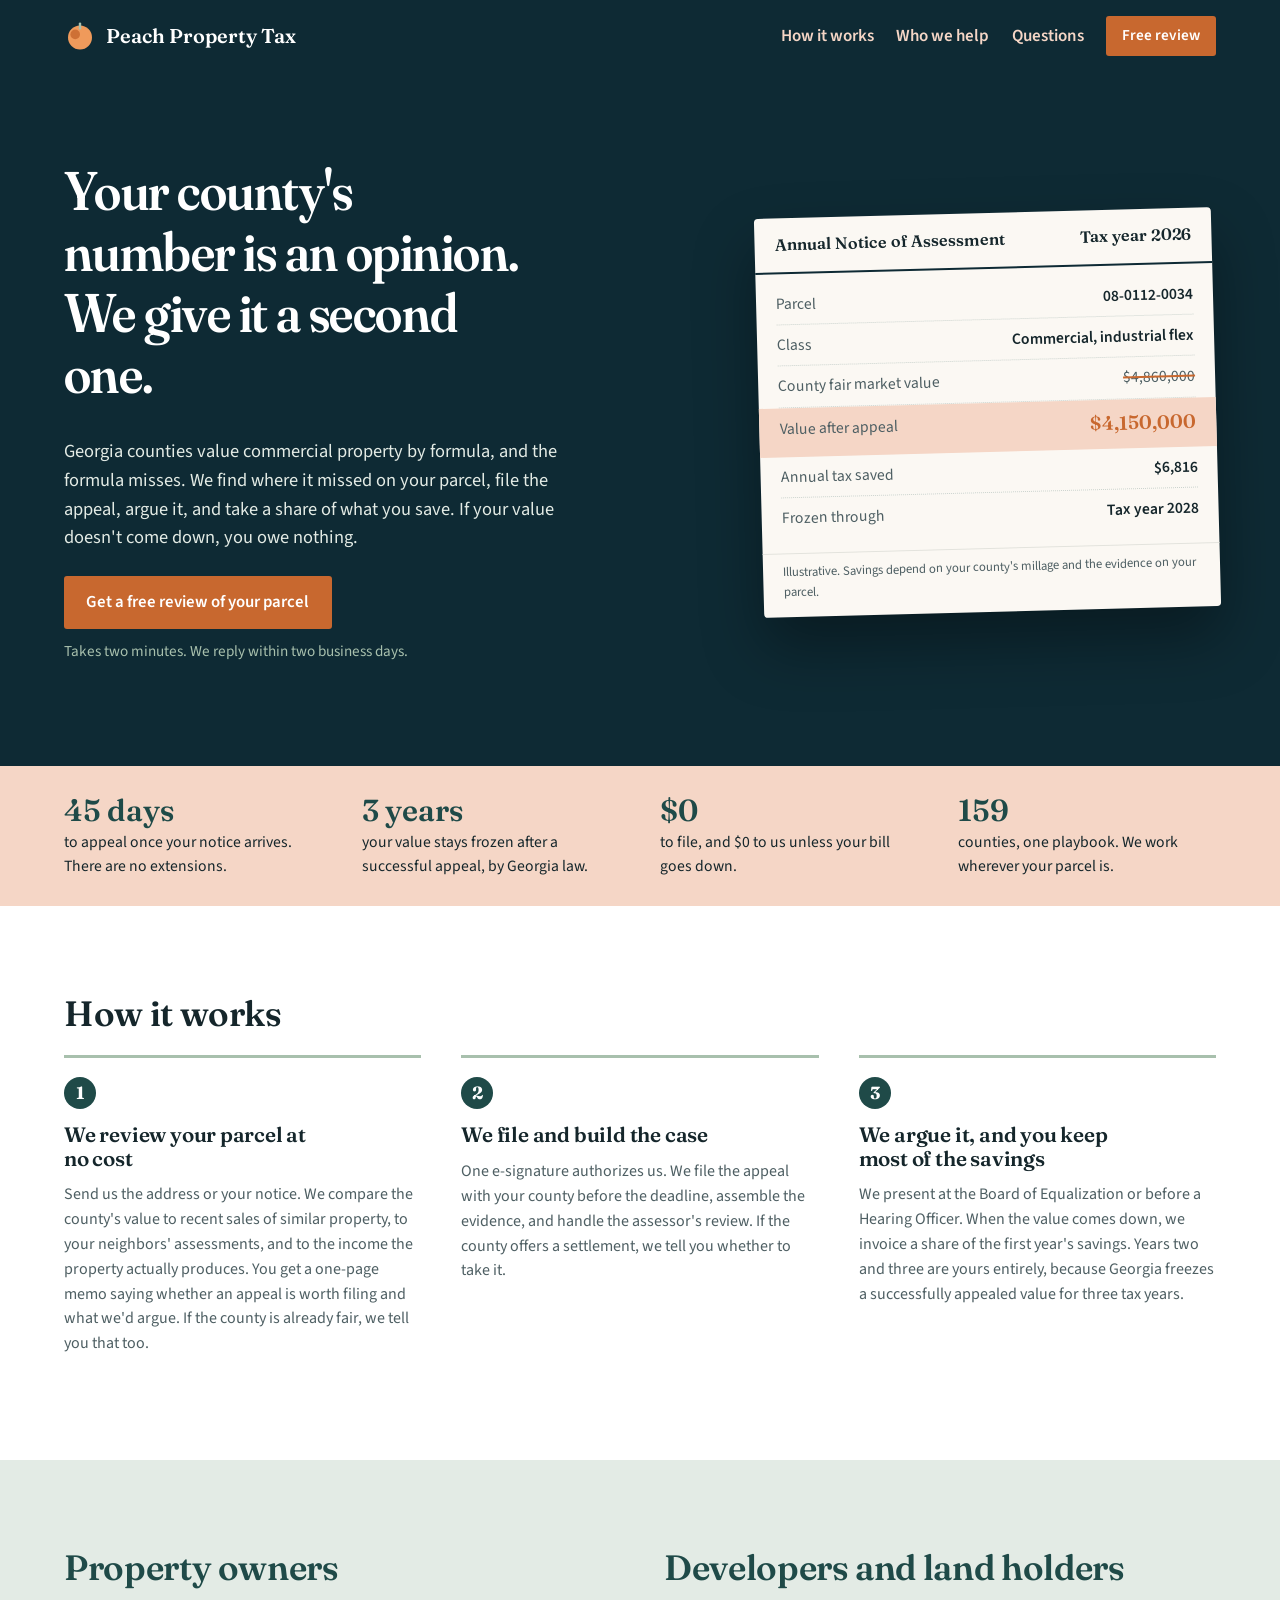
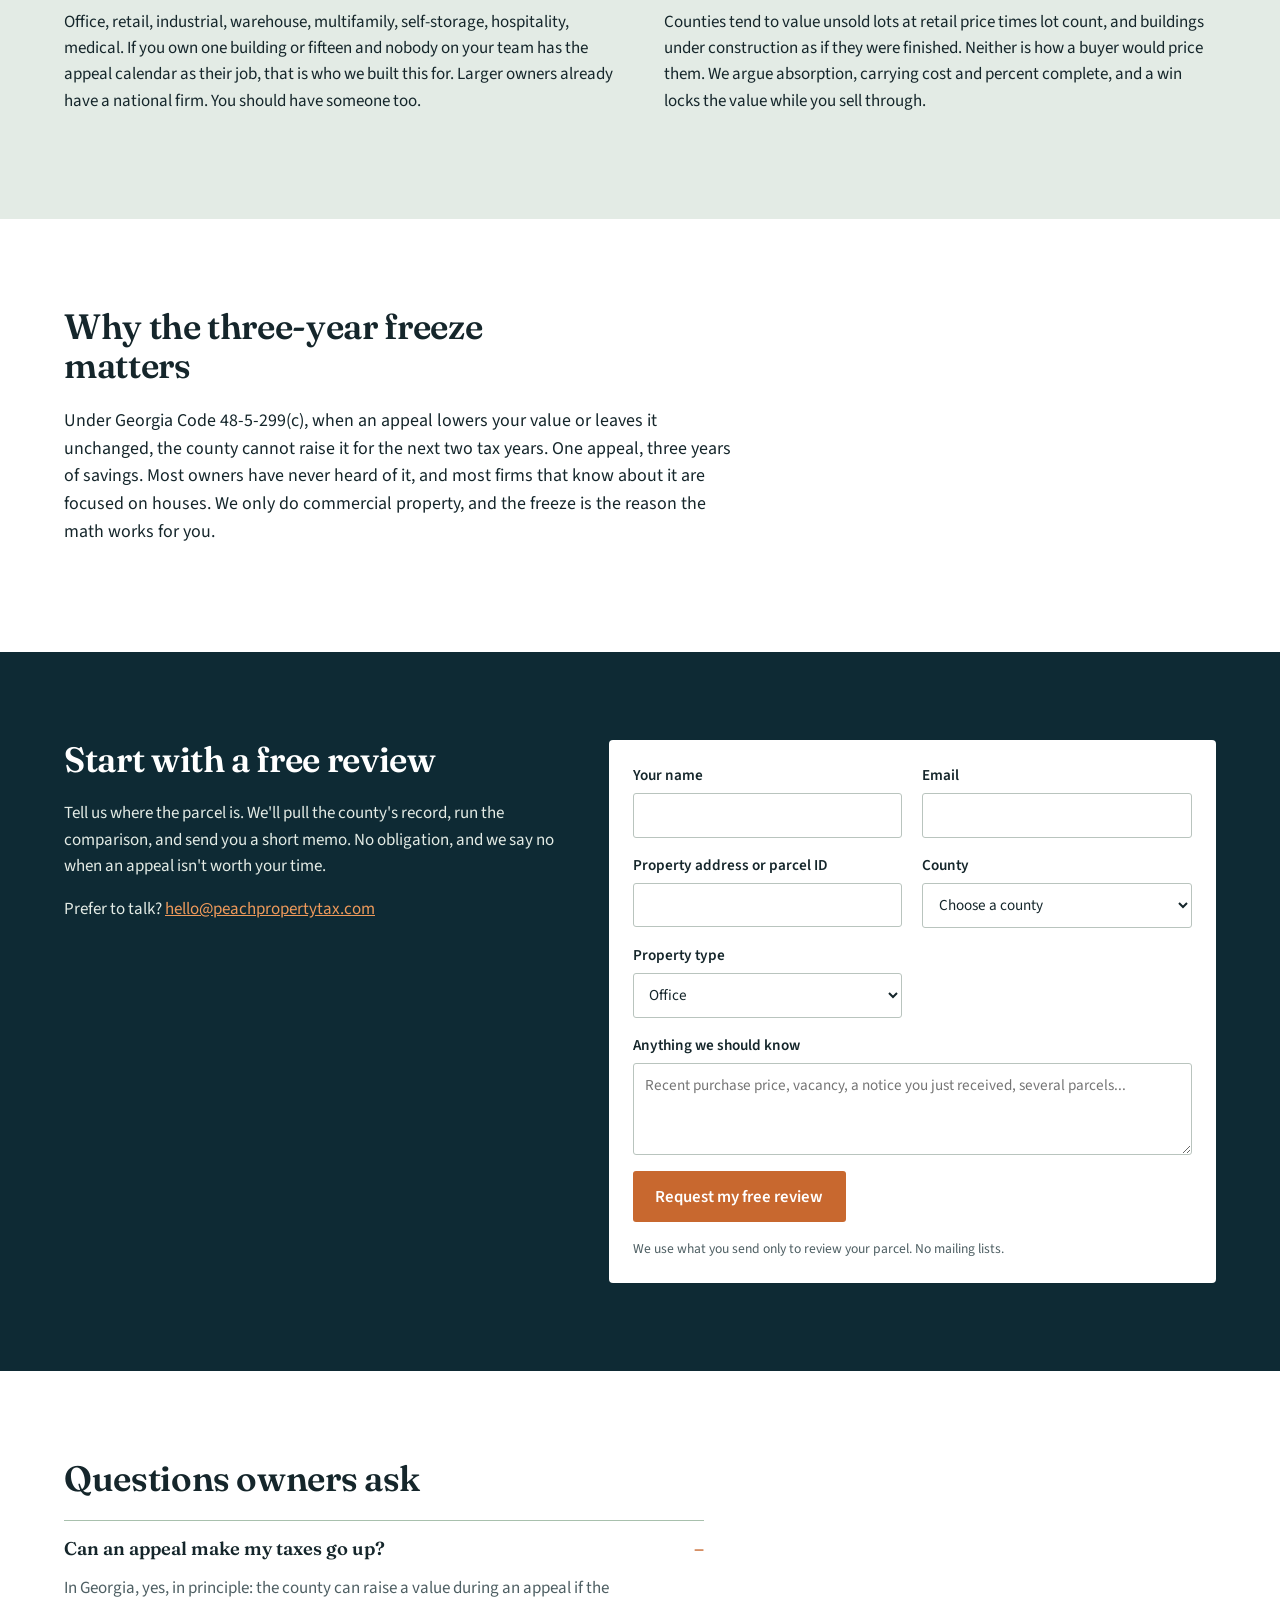
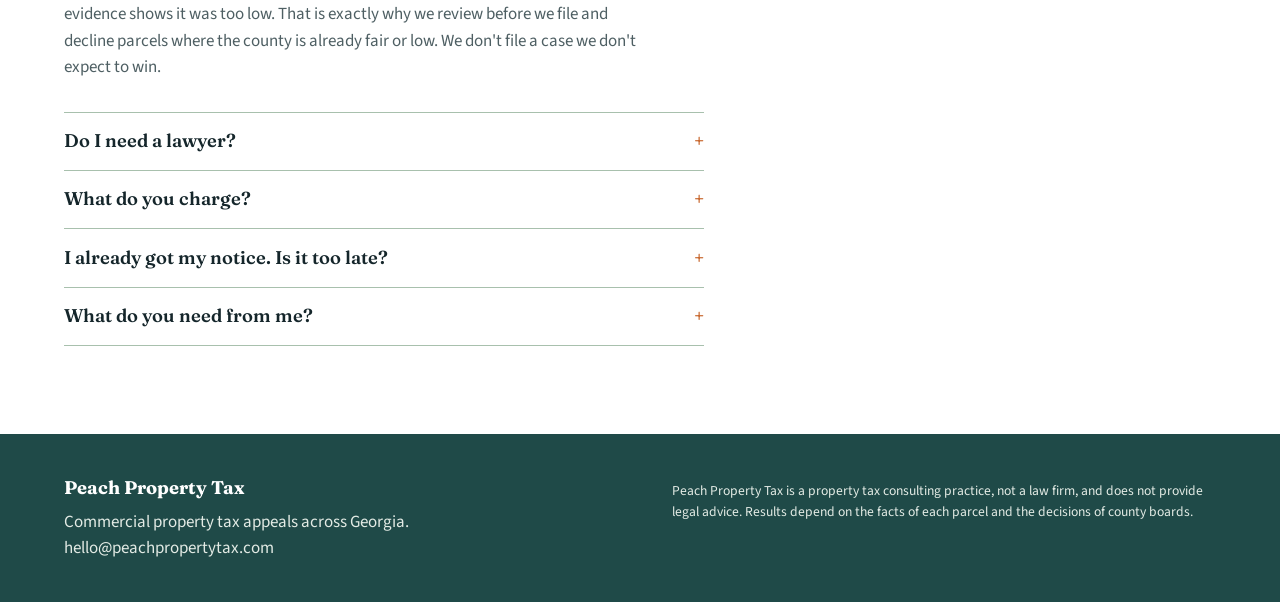
==== index.html @ d2b4d9e5 "Add Peach Property Tax landing page Static site for peachpropertytax.com, served by GitHub Pages fro" ====
<!doctype html>
<html lang="en">
<head>
<meta charset="utf-8">
<meta name="viewport" content="width=device-width, initial-scale=1">
<title>Peach Property Tax | Commercial property tax appeals in Georgia</title>
<meta name="description" content="We appeal over-assessed commercial property across all 159 Georgia counties. Free review, no fee unless your taxes go down, and a win freezes your value for three years.">
<link rel="canonical" href="https://peachpropertytax.com/">
<meta property="og:title" content="Peach Property Tax">
<meta property="og:description" content="Commercial property tax appeals in Georgia. No savings, no fee.">
<meta property="og:url" content="https://peachpropertytax.com/">
<link rel="icon" href="favicon.svg" type="image/svg+xml">
<link rel="preconnect" href="https://fonts.googleapis.com">
<link rel="preconnect" href="https://fonts.gstatic.com" crossorigin>
<link href="https://fonts.googleapis.com/css2?family=Fraunces:opsz,wght,SOFT@9..144,400;9..144,600;9..144,700,50&family=Source+Sans+3:wght@400;600&display=swap" rel="stylesheet">
<link rel="stylesheet" href="styles.css">
</head>
<body>

<header class="top">
  <a class="brand" href="/">
    <svg class="mark" viewBox="0 0 40 40" aria-hidden="true"><circle cx="20" cy="22" r="15" fill="#EF9A5B"/><circle cx="14" cy="18" r="6" fill="#C8682F" opacity=".85"/><rect x="18.5" y="3" width="3" height="9" rx="1.5" fill="#A8C0AD"/></svg>
    <span>Peach Property Tax</span>
  </a>
  <nav>
    <a href="#how">How it works</a>
    <a href="#who">Who we help</a>
    <a href="#faq">Questions</a>
    <a class="btn btn-small" href="#review">Free review</a>
  </nav>
</header>

<main>

<section class="hero">
  <div class="hero-copy">
    <h1>Your county's number is an opinion. We give it a second one.</h1>
    <p class="hero-sub">Georgia counties value commercial property by formula, and the formula misses. We find where it missed on your parcel, file the appeal, argue it, and take a share of what you save. If your value doesn't come down, you owe nothing.</p>
    <div class="hero-actions">
      <a class="btn" href="#review">Get a free review of your parcel</a>
      <span class="hero-note">Takes two minutes. We reply within two business days.</span>
    </div>
  </div>

  <figure class="notice" aria-label="Example: a Georgia assessment notice before and after appeal">
    <div class="notice-head">
      <span>Annual Notice of Assessment</span>
      <span>Tax year 2026</span>
    </div>
    <dl class="notice-body">
      <div><dt>Parcel</dt><dd>08-0112-0034</dd></div>
      <div><dt>Class</dt><dd>Commercial, industrial flex</dd></div>
      <div><dt>County fair market value</dt><dd class="struck">$4,860,000</dd></div>
      <div class="after"><dt>Value after appeal</dt><dd>$4,150,000</dd></div>
      <div><dt>Annual tax saved</dt><dd>$6,816</dd></div>
      <div><dt>Frozen through</dt><dd>Tax year 2028</dd></div>
    </dl>
    <figcaption>Illustrative. Savings depend on your county's millage and the evidence on your parcel.</figcaption>
  </figure>
</section>

<section class="band">
  <ul class="facts">
    <li><strong>45 days</strong><span>to appeal once your notice arrives. There are no extensions.</span></li>
    <li><strong>3 years</strong><span>your value stays frozen after a successful appeal, by Georgia law.</span></li>
    <li><strong>$0</strong><span>to file, and $0 to us unless your bill goes down.</span></li>
    <li><strong>159</strong><span>counties, one playbook. We work wherever your parcel is.</span></li>
  </ul>
</section>

<section id="how" class="how">
  <h2>How it works</h2>
  <ol class="steps">
    <li>
      <h3>We review your parcel at no cost</h3>
      <p>Send us the address or your notice. We compare the county's value to recent sales of similar property, to your neighbors' assessments, and to the income the property actually produces. You get a one-page memo saying whether an appeal is worth filing and what we'd argue. If the county is already fair, we tell you that too.</p>
    </li>
    <li>
      <h3>We file and build the case</h3>
      <p>One e-signature authorizes us. We file the appeal with your county before the deadline, assemble the evidence, and handle the assessor's review. If the county offers a settlement, we tell you whether to take it.</p>
    </li>
    <li>
      <h3>We argue it, and you keep most of the savings</h3>
      <p>We present at the Board of Equalization or before a Hearing Officer. When the value comes down, we invoice a share of the first year's savings. Years two and three are yours entirely, because Georgia freezes a successfully appealed value for three tax years.</p>
    </li>
  </ol>
</section>

<section id="who" class="who">
  <div class="who-col">
    <h2>Property owners</h2>
    <p>Office, retail, industrial, warehouse, multifamily, self-storage, hospitality, medical. If you own one building or fifteen and nobody on your team has the appeal calendar as their job, that is who we built this for. Larger owners already have a national firm. You should have someone too.</p>
  </div>
  <div class="who-col">
    <h2>Developers and land holders</h2>
    <p>Counties tend to value unsold lots at retail price times lot count, and buildings under construction as if they were finished. Neither is how a buyer would price them. We argue absorption, carrying cost and percent complete, and a win locks the value while you sell through.</p>
  </div>
</section>

<section class="freeze">
  <h2>Why the three-year freeze matters</h2>
  <p>Under Georgia Code 48-5-299(c), when an appeal lowers your value or leaves it unchanged, the county cannot raise it for the next two tax years. One appeal, three years of savings. Most owners have never heard of it, and most firms that know about it are focused on houses. We only do commercial property, and the freeze is the reason the math works for you.</p>
</section>

<section id="review" class="review">
  <div class="review-copy">
    <h2>Start with a free review</h2>
    <p>Tell us where the parcel is. We'll pull the county's record, run the comparison, and send you a short memo. No obligation, and we say no when an appeal isn't worth your time.</p>
    <p class="contact">Prefer to talk? <a href="mailto:hello@peachpropertytax.com">hello@peachpropertytax.com</a></p>
  </div>
  <form class="review-form" action="https://formspree.io/f/YOUR_FORM_ID" method="POST">
    <label>Your name <input name="name" type="text" autocomplete="name" required></label>
    <label>Email <input name="email" type="email" autocomplete="email" required></label>
    <label>Property address or parcel ID <input name="parcel" type="text" required></label>
    <label>County
      <select name="county" required>
        <option value="" disabled selected>Choose a county</option>
        <option>Barrow</option><option>Bartow</option><option>Bibb</option><option>Chatham</option><option>Cherokee</option><option>Clarke</option><option>Clayton</option><option>Cobb</option><option>Columbia</option><option>Coweta</option><option>DeKalb</option><option>Douglas</option><option>Fayette</option><option>Forsyth</option><option>Fulton</option><option>Gwinnett</option><option>Hall</option><option>Henry</option><option>Houston</option><option>Jackson</option><option>Lowndes</option><option>Muscogee</option><option>Newton</option><option>Paulding</option><option>Richmond</option><option>Rockdale</option><option>Walton</option><option>Another Georgia county</option>
      </select>
    </label>
    <label>Property type
      <select name="type">
        <option>Office</option><option>Retail</option><option>Industrial or warehouse</option><option>Multifamily</option><option>Self-storage</option><option>Hospitality</option><option>Medical</option><option>Land or lots</option><option>Under construction</option><option>Other</option>
      </select>
    </label>
    <label class="full">Anything we should know <textarea name="notes" rows="3" placeholder="Recent purchase price, vacancy, a notice you just received, several parcels..."></textarea></label>
    <button class="btn" type="submit">Request my free review</button>
    <p class="fine">We use what you send only to review your parcel. No mailing lists.</p>
  </form>
</section>

<section id="faq" class="faq">
  <h2>Questions owners ask</h2>
  <details open>
    <summary>Can an appeal make my taxes go up?</summary>
    <p>In Georgia, yes, in principle: the county can raise a value during an appeal if the evidence shows it was too low. That is exactly why we review before we file and decline parcels where the county is already fair or low. We don't file a case we don't expect to win.</p>
  </details>
  <details>
    <summary>Do I need a lawyer?</summary>
    <p>Not for the appeal. Georgia lets a non-attorney represent you before the Board of Tax Assessors, the Board of Equalization and a Hearing Officer, which is where almost every commercial appeal is resolved. If a case is worth taking to Superior Court, we refer it to counsel we work with.</p>
  </details>
  <details>
    <summary>What do you charge?</summary>
    <p>A percentage of the tax you save in the first year after the appeal, invoiced when your reduced bill is confirmed. Nothing up front, and nothing if the value doesn't come down. The percentage is set in your engagement letter before we file.</p>
  </details>
  <details>
    <summary>I already got my notice. Is it too late?</summary>
    <p>You have 45 days from the date printed on the notice. Send it to us today and we will tell you the deadline and whether there is enough time. If the window has closed, we put your parcel on our list for next year's notice.</p>
  </details>
  <details>
    <summary>What do you need from me?</summary>
    <p>For the review, just the address. If you engage us, one e-signature, and for income-producing property a rent roll and the last twelve months of operating statements help us build the strongest case. We handle the rest.</p>
  </details>
</section>

</main>

<footer class="foot">
  <div>
    <strong>Peach Property Tax</strong>
    <p>Commercial property tax appeals across Georgia.<br>hello@peachpropertytax.com</p>
  </div>
  <p class="foot-legal">Peach Property Tax is a property tax consulting practice, not a law firm, and does not provide legal advice. Results depend on the facts of each parcel and the decisions of county boards.</p>
</footer>

</body>
</html>
---- styles.css ----
:root {
  --navy: #0E2A34;
  --teal: #1F4A48;
  --sage: #A8C0AD;
  --sage-light: #E3EBE5;
  --blush: #F5D6C6;
  --peach: #EF9A5B;
  --orange: #C8682F;
  --paper: #FFFFFF;
  --ink: #15262B;
  --ink-soft: #4E5F63;
  --display: "Fraunces", Georgia, serif;
  --text: "Source Sans 3", "Helvetica Neue", Arial, sans-serif;
  --measure: 36rem;
  --gutter: clamp(1.25rem, 5vw, 4.5rem);
}

* { box-sizing: border-box; }
html { scroll-behavior: smooth; }
@media (prefers-reduced-motion: reduce) { html { scroll-behavior: auto; } }

body {
  margin: 0;
  font-family: var(--text);
  font-size: 1.0625rem;
  line-height: 1.55;
  color: var(--ink);
  background: var(--paper);
}

h1, h2, h3 { font-family: var(--display); font-weight: 600; line-height: 1.12; margin: 0 0 .6em; letter-spacing: -0.01em; }
h1 { font-size: clamp(2.1rem, 4.6vw, 3.4rem); font-variation-settings: "SOFT" 50, "opsz" 144; }
h2 { font-size: clamp(1.6rem, 3vw, 2.2rem); }
h3 { font-size: 1.3rem; }
p { margin: 0 0 1em; max-width: var(--measure); }
a { color: var(--teal); }
a:focus-visible, button:focus-visible, input:focus-visible, select:focus-visible, textarea:focus-visible, summary:focus-visible {
  outline: 3px solid var(--peach); outline-offset: 2px;
}

.btn {
  display: inline-block;
  background: var(--orange);
  color: #fff;
  text-decoration: none;
  font-weight: 600;
  padding: .85rem 1.4rem;
  border: 0;
  border-radius: 3px;
  font-family: var(--text);
  font-size: 1.05rem;
  cursor: pointer;
}
.btn:hover { background: #B35A26; }
.btn-small { padding: .5rem 1rem; font-size: .95rem; }

/* header */
.top {
  display: flex; align-items: center; justify-content: space-between; gap: 1rem; flex-wrap: wrap;
  padding: 1rem var(--gutter);
  background: var(--navy);
}
.brand { display: flex; align-items: center; gap: .6rem; color: #fff; text-decoration: none; font-family: var(--display); font-weight: 600; font-size: 1.25rem; }
.mark { width: 32px; height: 32px; }
.top nav { display: flex; align-items: center; gap: 1.4rem; }
.top nav a { color: var(--blush); text-decoration: none; font-weight: 600; }
.top nav a.btn { color: #fff; }

/* hero */
.hero {
  background: var(--navy);
  color: #fff;
  padding: clamp(2.5rem, 7vw, 6rem) var(--gutter) clamp(3rem, 8vw, 7rem);
  display: grid;
  grid-template-columns: minmax(0, 1.15fr) minmax(0, .85fr);
  gap: clamp(2rem, 6vw, 6rem);
  align-items: center;
}
.hero h1 { color: #fff; max-width: 14ch; }
.hero-sub { color: var(--sage-light); font-size: 1.15rem; max-width: 34rem; }
.hero-actions { display: flex; flex-direction: column; gap: .7rem; align-items: flex-start; margin-top: 1.5rem; }
.hero-note { color: var(--sage); font-size: .95rem; }

/* the notice */
.notice {
  margin: 0;
  background: #FBF8F3;
  color: var(--ink);
  border-radius: 4px;
  box-shadow: 0 30px 60px rgba(0,0,0,.35);
  transform: rotate(-1.5deg);
  font-size: .98rem;
}
.notice-head {
  display: flex; justify-content: space-between; gap: 1rem;
  padding: .9rem 1.25rem;
  border-bottom: 2px solid var(--navy);
  font-family: var(--display); font-weight: 600; font-size: 1.02rem;
}
.notice-body { margin: 0; padding: .6rem 1.25rem .9rem; }
.notice-body > div { display: flex; justify-content: space-between; gap: 1rem; padding: .5rem 0; border-bottom: 1px dotted #CBD3CE; }
.notice-body > div:last-child { border-bottom: 0; }
.notice-body dt { color: var(--ink-soft); }
.notice-body dd { margin: 0; font-weight: 600; font-variant-numeric: tabular-nums; }
.notice-body .struck { text-decoration: line-through; text-decoration-color: var(--orange); text-decoration-thickness: 2px; color: var(--ink-soft); font-weight: 400; }
.notice-body .after { background: var(--blush); margin: 0 -1.25rem; padding: .6rem 1.25rem; border-bottom: 0; }
.notice-body .after dd { color: var(--orange); font-size: 1.2rem; font-family: var(--display); }
.notice figcaption { padding: .6rem 1.25rem .9rem; font-size: .8rem; color: var(--ink-soft); border-top: 1px solid #E3E3DD; }

/* facts band */
.band { background: var(--blush); padding: 1.75rem var(--gutter); }
.facts { list-style: none; margin: 0; padding: 0; display: grid; grid-template-columns: repeat(4, 1fr); gap: 1.5rem 2.5rem; }
.facts li { display: flex; flex-direction: column; gap: .15rem; }
.facts strong { font-family: var(--display); font-size: 1.9rem; font-weight: 600; color: var(--teal); line-height: 1.1; }
.facts span { color: var(--ink); font-size: .98rem; }

/* how */
.how { padding: clamp(3rem, 7vw, 5.5rem) var(--gutter); }
.steps { list-style: none; margin: 0; padding: 0; counter-reset: step; display: grid; grid-template-columns: repeat(3, 1fr); gap: 2.5rem; }
.steps li { counter-increment: step; border-top: 3px solid var(--sage); padding-top: 1.2rem; position: relative; }
.steps li::before {
  content: counter(step);
  font-family: var(--display); font-weight: 700; font-size: 1.1rem;
  color: #fff; background: var(--teal);
  width: 2rem; height: 2rem; border-radius: 50%;
  display: inline-flex; align-items: center; justify-content: center;
  margin-bottom: .9rem;
}
.steps h3 { max-width: 18ch; }
.steps p { color: var(--ink-soft); font-size: 1rem; }

/* who */
.who { background: var(--sage-light); padding: clamp(3rem, 7vw, 5.5rem) var(--gutter); display: grid; grid-template-columns: 1fr 1fr; gap: 3rem; }
.who h2 { color: var(--teal); }

/* freeze */
.freeze { padding: clamp(3rem, 7vw, 5.5rem) var(--gutter); }
.freeze h2 { max-width: 22ch; }
.freeze p { max-width: 42rem; font-size: 1.12rem; }

/* review */
.review { background: var(--navy); color: #fff; padding: clamp(3rem, 7vw, 5.5rem) var(--gutter); display: grid; grid-template-columns: minmax(0, .9fr) minmax(0, 1.1fr); gap: 3rem; align-items: start; }
.review h2 { color: #fff; }
.review p { color: var(--sage-light); }
.review .contact a { color: var(--peach); }
.review-form { display: grid; grid-template-columns: 1fr 1fr; gap: 1rem 1.25rem; background: #fff; color: var(--ink); padding: 1.5rem; border-radius: 4px; }
.review-form label { display: flex; flex-direction: column; gap: .35rem; font-weight: 600; font-size: .95rem; }
.review-form .full { grid-column: 1 / -1; }
.review-form input, .review-form select, .review-form textarea {
  font: inherit; font-weight: 400; padding: .6rem .7rem; border: 1px solid #B9C4BE; border-radius: 3px; background: #fff; color: var(--ink);
}
.review-form textarea { resize: vertical; }
.review-form .btn { grid-column: 1 / -1; justify-self: start; }
.review-form .fine { grid-column: 1 / -1; font-size: .85rem; color: var(--ink-soft); margin: 0; }

/* faq */
.faq { padding: clamp(3rem, 7vw, 5.5rem) var(--gutter); max-width: 48rem; }
.faq details { border-top: 1px solid var(--sage); padding: .9rem 0; }
.faq details:last-child { border-bottom: 1px solid var(--sage); }
.faq summary { cursor: pointer; font-family: var(--display); font-weight: 600; font-size: 1.15rem; list-style: none; display: flex; justify-content: space-between; gap: 1rem; }
.faq summary::-webkit-details-marker { display: none; }
.faq summary::after { content: "+"; color: var(--orange); font-weight: 700; }
.faq details[open] summary::after { content: "\2013"; }
.faq details p { margin-top: .7rem; color: var(--ink-soft); }

/* footer */
.foot { background: var(--teal); color: #fff; padding: 2.5rem var(--gutter); display: flex; justify-content: space-between; gap: 2rem; flex-wrap: wrap; }
.foot strong { font-family: var(--display); font-size: 1.15rem; }
.foot p { color: var(--sage-light); margin: .4rem 0 0; }
.foot-legal { max-width: 34rem; font-size: .85rem; }

@media (max-width: 860px) {
  .hero, .who, .review { grid-template-columns: 1fr; }
  .hero h1 { max-width: none; }
  .notice { transform: none; margin-top: 1rem; }
  .facts { grid-template-columns: 1fr 1fr; }
  .steps { grid-template-columns: 1fr; }
  .review-form { grid-template-columns: 1fr; }
  .top nav { gap: 1rem; font-size: .95rem; }
}
@media (max-width: 480px) {
  .facts { grid-template-columns: 1fr; }
  .top nav a:not(.btn) { display: none; }
}
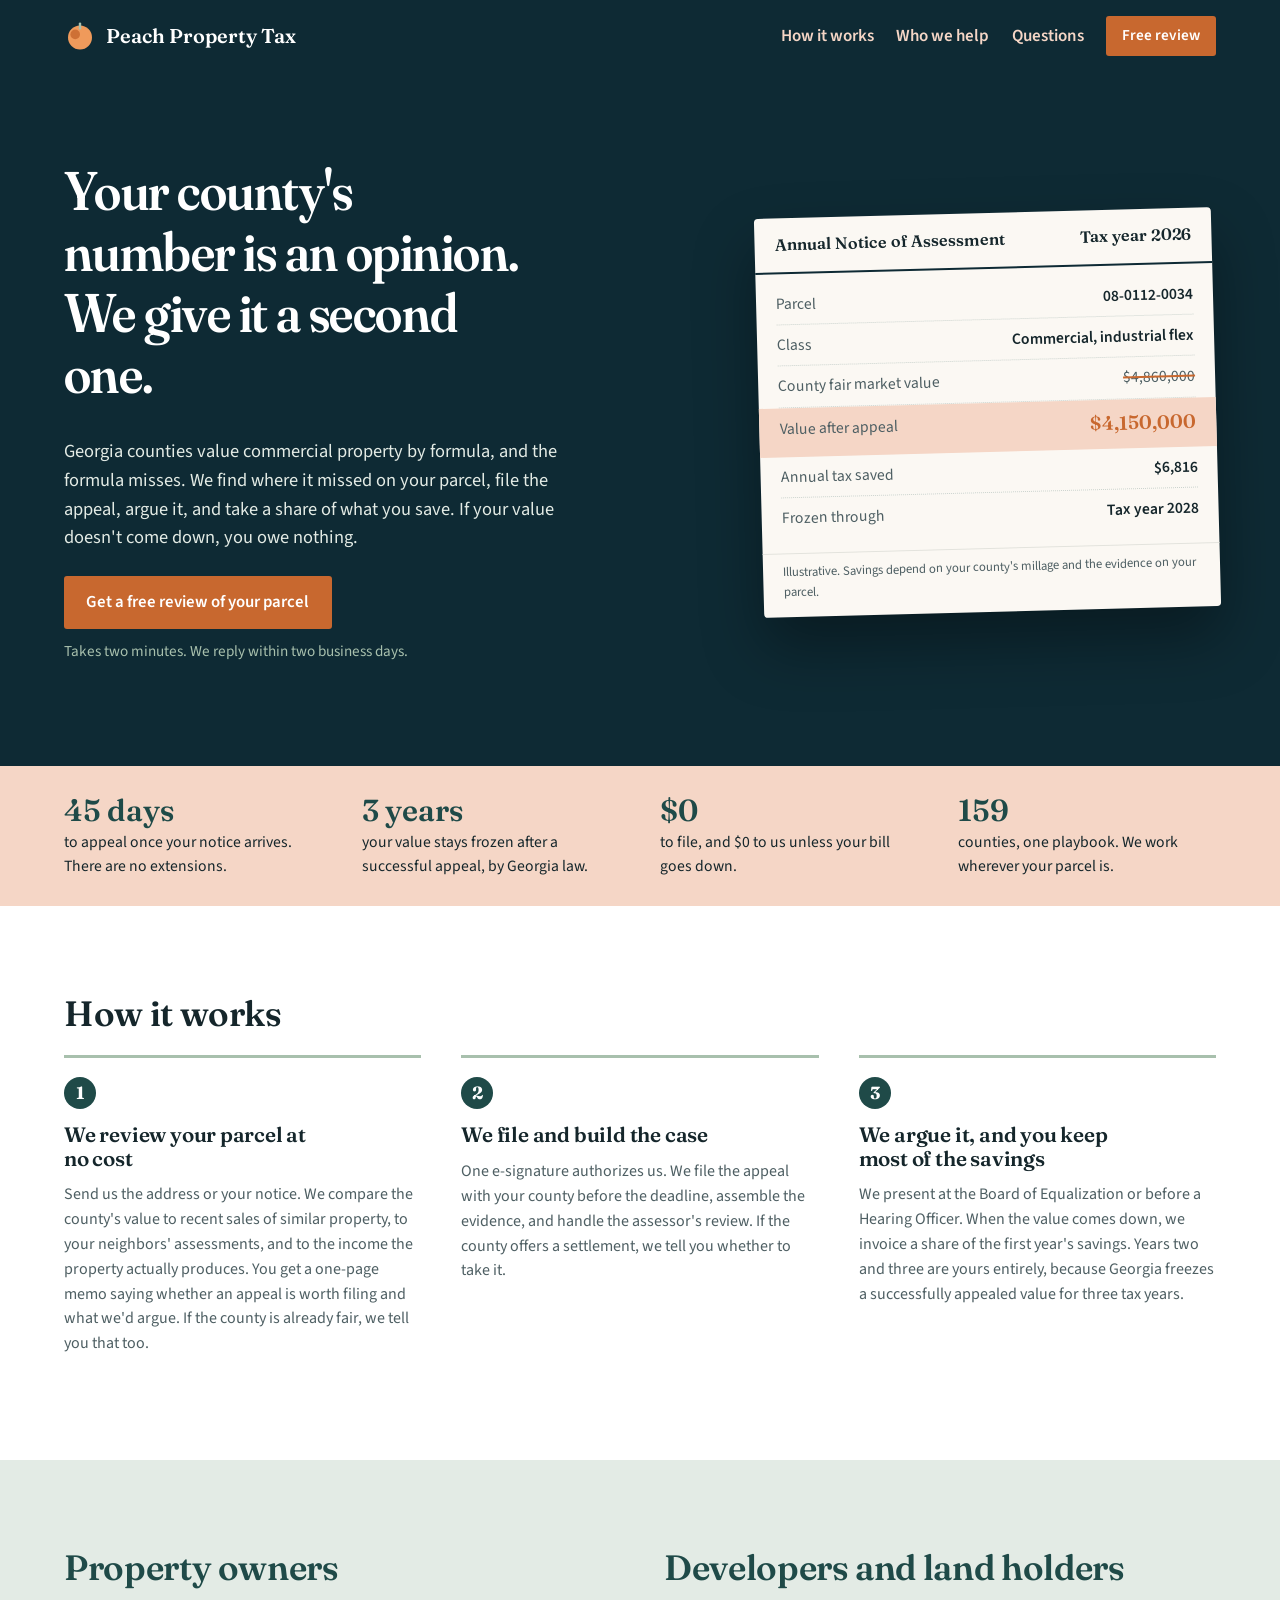
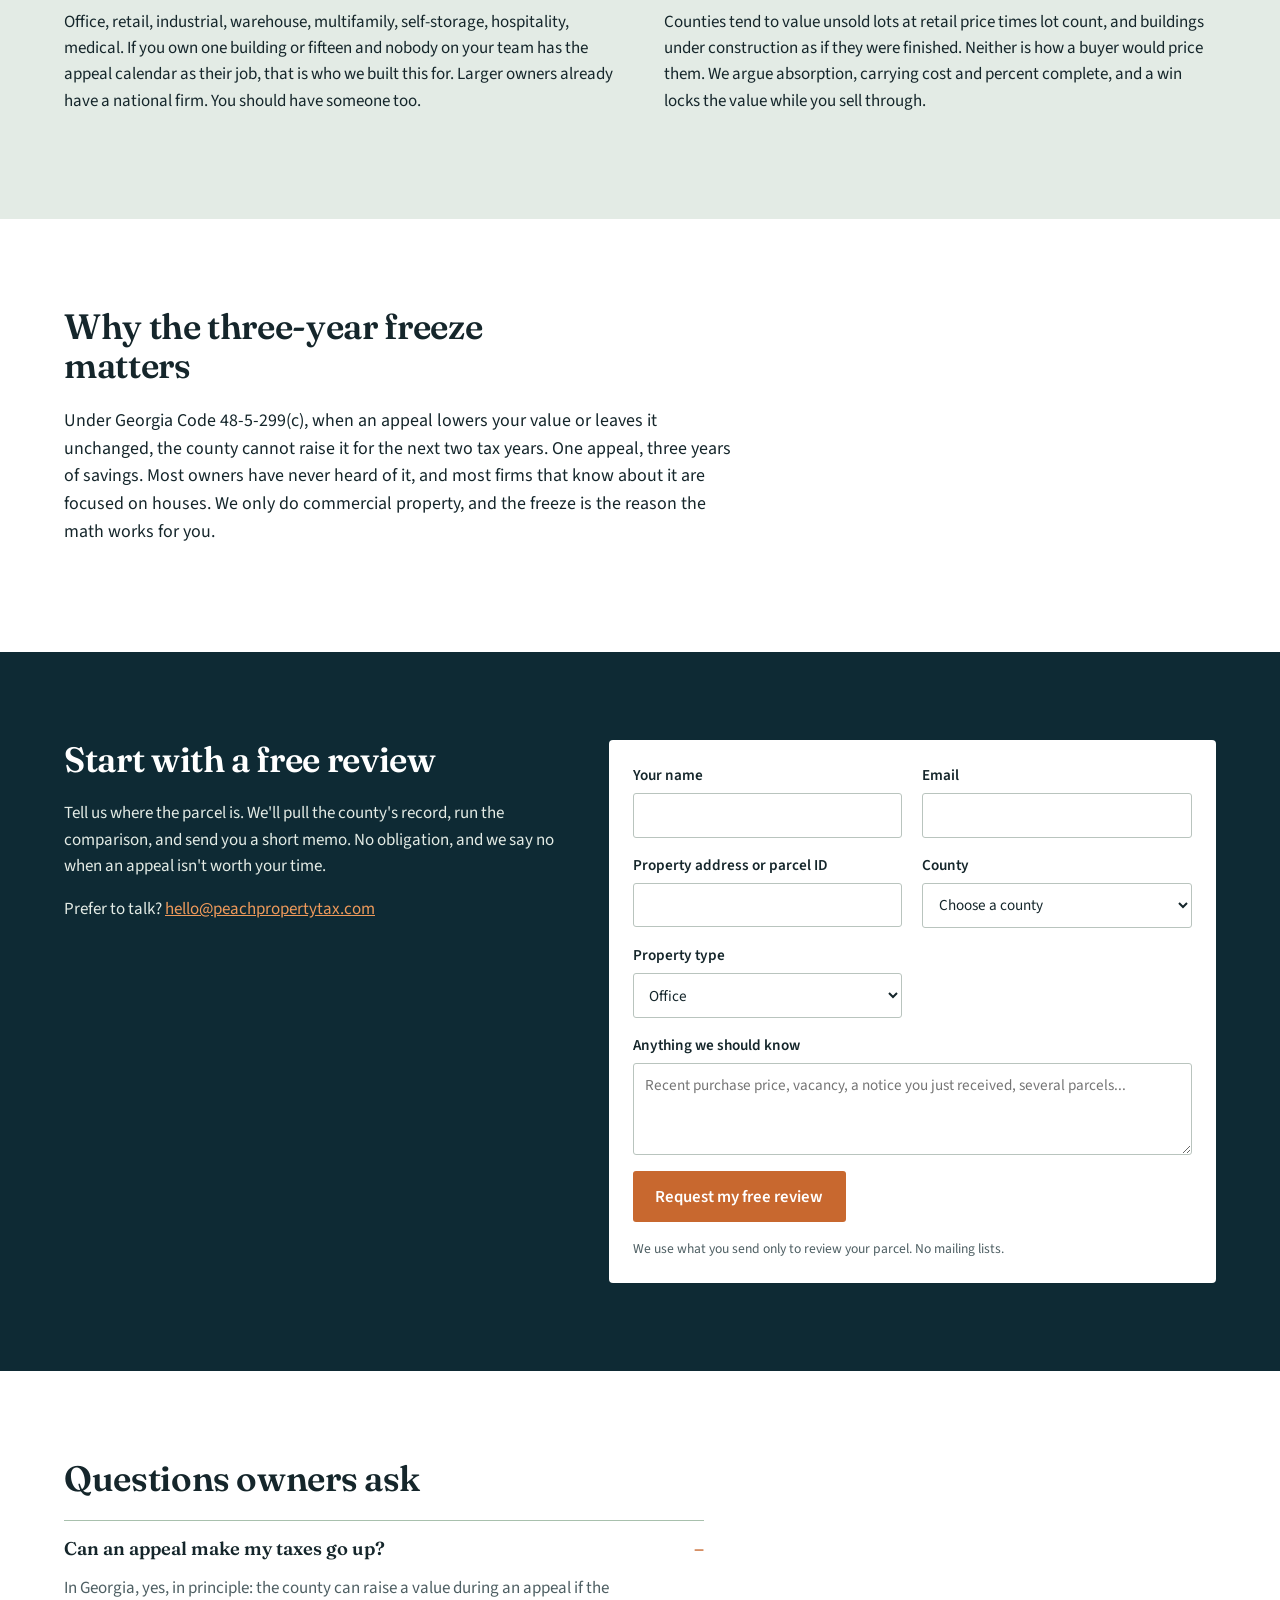
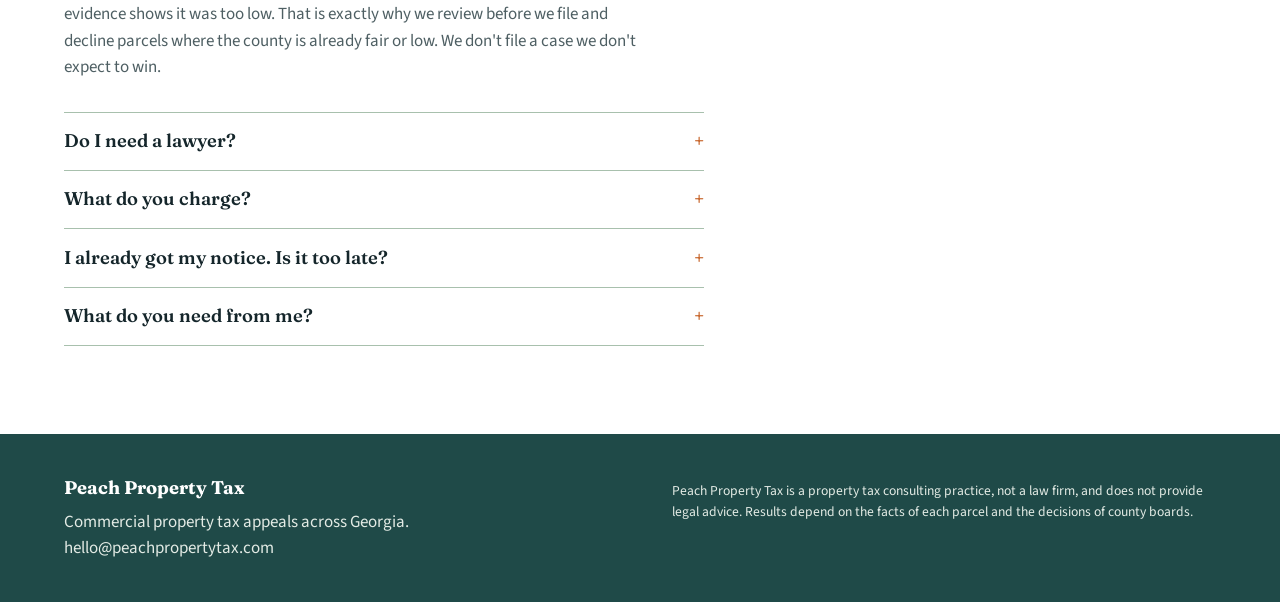
==== commit ae026e3b: "Send the free-review form to a Google Form Point the review form at the Google Form that backs it, n" ====
--- a/index.html
+++ b/index.html
@@ -108,22 +108,22 @@
     <p>Tell us where the parcel is. We'll pull the county's record, run the comparison, and send you a short memo. No obligation, and we say no when an appeal isn't worth your time.</p>
     <p class="contact">Prefer to talk? <a href="mailto:hello@peachpropertytax.com">hello@peachpropertytax.com</a></p>
   </div>
-  <form class="review-form" action="https://formspree.io/f/YOUR_FORM_ID" method="POST">
-    <label>Your name <input name="name" type="text" autocomplete="name" required></label>
-    <label>Email <input name="email" type="email" autocomplete="email" required></label>
-    <label>Property address or parcel ID <input name="parcel" type="text" required></label>
+  <form class="review-form" action="https://docs.google.com/forms/d/e/1FAIpQLSd4EeCjIpzTzG01UMTmD3GytNEbWbRJPGAK2iVNdnaNoaYWnw/formResponse" method="POST">
+    <label>Your name <input name="entry.759031593" type="text" autocomplete="name" required></label>
+    <label>Email <input name="entry.1476513969" type="email" autocomplete="email" required></label>
+    <label>Property address or parcel ID <input name="entry.1258971545" type="text" required></label>
     <label>County
-      <select name="county" required>
+      <select name="entry.128116479" required>
         <option value="" disabled selected>Choose a county</option>
         <option>Barrow</option><option>Bartow</option><option>Bibb</option><option>Chatham</option><option>Cherokee</option><option>Clarke</option><option>Clayton</option><option>Cobb</option><option>Columbia</option><option>Coweta</option><option>DeKalb</option><option>Douglas</option><option>Fayette</option><option>Forsyth</option><option>Fulton</option><option>Gwinnett</option><option>Hall</option><option>Henry</option><option>Houston</option><option>Jackson</option><option>Lowndes</option><option>Muscogee</option><option>Newton</option><option>Paulding</option><option>Richmond</option><option>Rockdale</option><option>Walton</option><option>Another Georgia county</option>
       </select>
     </label>
     <label>Property type
-      <select name="type">
+      <select name="entry.396537001">
         <option>Office</option><option>Retail</option><option>Industrial or warehouse</option><option>Multifamily</option><option>Self-storage</option><option>Hospitality</option><option>Medical</option><option>Land or lots</option><option>Under construction</option><option>Other</option>
       </select>
     </label>
-    <label class="full">Anything we should know <textarea name="notes" rows="3" placeholder="Recent purchase price, vacancy, a notice you just received, several parcels..."></textarea></label>
+    <label class="full">Anything we should know <textarea name="entry.1347741047" rows="3" placeholder="Recent purchase price, vacancy, a notice you just received, several parcels..."></textarea></label>
     <button class="btn" type="submit">Request my free review</button>
     <p class="fine">We use what you send only to review your parcel. No mailing lists.</p>
   </form>
@@ -163,5 +163,30 @@
   <p class="foot-legal">Peach Property Tax is a property tax consulting practice, not a law firm, and does not provide legal advice. Results depend on the facts of each parcel and the decisions of county boards.</p>
 </footer>
 
+
+<script>
+(function () {
+  var form = document.querySelector('.review-form');
+  if (!form || !window.fetch || !window.URLSearchParams) return;
+  form.addEventListener('submit', function (ev) {
+    ev.preventDefault();
+    var btn = form.querySelector('button[type="submit"]');
+    btn.disabled = true;
+    btn.textContent = 'Sending\u2026';
+    fetch(form.action, { method: 'POST', mode: 'no-cors', body: new URLSearchParams(new FormData(form)) })
+      .then(function () {
+        var done = document.createElement('div');
+        done.className = 'review-done';
+        done.innerHTML = '<h3>Thanks. We have your request.</h3><p>We will pull the county record and reply within two business days. Prefer to talk in the meantime? <a href="mailto:hello@peachpropertytax.com">hello@peachpropertytax.com</a></p>';
+        form.replaceWith(done);
+      })
+      .catch(function () {
+        btn.disabled = false;
+        btn.textContent = 'Request my free review';
+        form.submit();
+      });
+  });
+})();
+</script>
 </body>
 </html>
--- a/styles.css
+++ b/styles.css
@@ -152,6 +152,10 @@
 .review-form textarea { resize: vertical; }
 .review-form .btn { grid-column: 1 / -1; justify-self: start; }
 .review-form .fine { grid-column: 1 / -1; font-size: .85rem; color: var(--ink-soft); margin: 0; }
+.review-done { background: #fff; color: var(--ink); padding: 1.5rem; border-radius: 4px; }
+.review-done h3 { font-family: var(--display); font-size: 1.35rem; margin: 0 0 .5rem; }
+.review-done p { color: var(--ink-soft); margin: 0; }
+.review-done a { color: var(--orange); }
 
 /* faq */
 .faq { padding: clamp(3rem, 7vw, 5.5rem) var(--gutter); max-width: 48rem; }
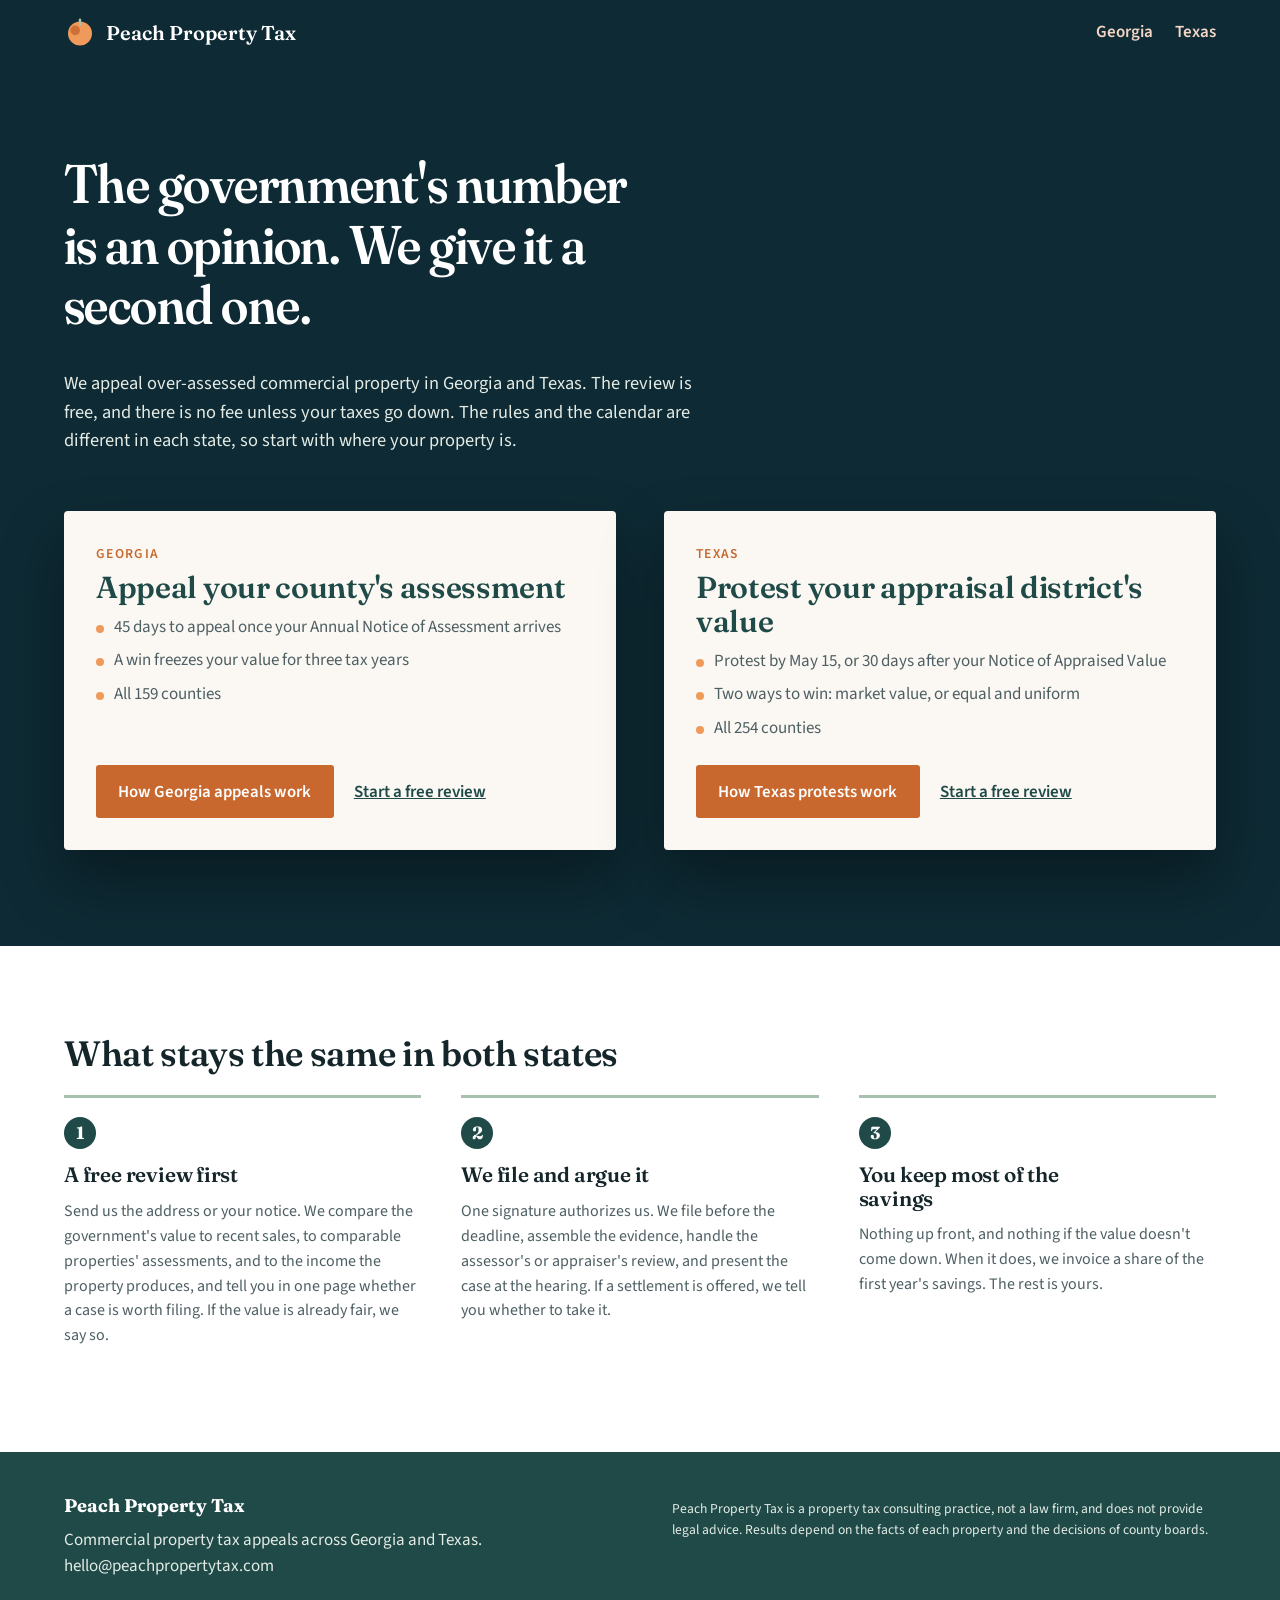
==== commit 15904413: "Add Texas and a state chooser on the home page The home page now asks the visitor to pick Georgia or" ====
--- a/index.html
+++ b/index.html
@@ -3,17 +3,17 @@
 <head>
 <meta charset="utf-8">
 <meta name="viewport" content="width=device-width, initial-scale=1">
-<title>Peach Property Tax | Commercial property tax appeals in Georgia</title>
-<meta name="description" content="We appeal over-assessed commercial property across all 159 Georgia counties. Free review, no fee unless your taxes go down, and a win freezes your value for three years.">
+<title>Peach Property Tax | Commercial property tax appeals in Georgia and Texas</title>
+<meta name="description" content="We appeal over-assessed commercial property in Georgia and Texas. Free review, and no fee unless your taxes go down. Choose your state to see how the process works where your property is.">
 <link rel="canonical" href="https://peachpropertytax.com/">
 <meta property="og:title" content="Peach Property Tax">
-<meta property="og:description" content="Commercial property tax appeals in Georgia. No savings, no fee.">
+<meta property="og:description" content="Commercial property tax appeals in Georgia and Texas. No savings, no fee.">
 <meta property="og:url" content="https://peachpropertytax.com/">
-<link rel="icon" href="favicon.svg" type="image/svg+xml">
+<link rel="icon" href="/favicon.svg" type="image/svg+xml">
 <link rel="preconnect" href="https://fonts.googleapis.com">
 <link rel="preconnect" href="https://fonts.gstatic.com" crossorigin>
 <link href="https://fonts.googleapis.com/css2?family=Fraunces:opsz,wght,SOFT@9..144,400;9..144,600;9..144,700,50&family=Source+Sans+3:wght@400;600&display=swap" rel="stylesheet">
-<link rel="stylesheet" href="styles.css">
+<link rel="stylesheet" href="/styles.css">
 </head>
 <body>
 
@@ -23,134 +23,65 @@
     <span>Peach Property Tax</span>
   </a>
   <nav>
-    <a href="#how">How it works</a>
-    <a href="#who">Who we help</a>
-    <a href="#faq">Questions</a>
-    <a class="btn btn-small" href="#review">Free review</a>
+    <a href="/georgia/">Georgia</a>
+    <a href="/texas/">Texas</a>
   </nav>
 </header>
 
 <main>
 
-<section class="hero">
-  <div class="hero-copy">
-    <h1>Your county's number is an opinion. We give it a second one.</h1>
-    <p class="hero-sub">Georgia counties value commercial property by formula, and the formula misses. We find where it missed on your parcel, file the appeal, argue it, and take a share of what you save. If your value doesn't come down, you owe nothing.</p>
-    <div class="hero-actions">
-      <a class="btn" href="#review">Get a free review of your parcel</a>
-      <span class="hero-note">Takes two minutes. We reply within two business days.</span>
-    </div>
+<section class="choose">
+  <div class="choose-copy">
+    <h1>The government's number is an opinion. We give it a second one.</h1>
+    <p class="hero-sub">We appeal over-assessed commercial property in Georgia and Texas. The review is free, and there is no fee unless your taxes go down. The rules and the calendar are different in each state, so start with where your property is.</p>
   </div>
 
-  <figure class="notice" aria-label="Example: a Georgia assessment notice before and after appeal">
-    <div class="notice-head">
-      <span>Annual Notice of Assessment</span>
-      <span>Tax year 2026</span>
-    </div>
-    <dl class="notice-body">
-      <div><dt>Parcel</dt><dd>08-0112-0034</dd></div>
-      <div><dt>Class</dt><dd>Commercial, industrial flex</dd></div>
-      <div><dt>County fair market value</dt><dd class="struck">$4,860,000</dd></div>
-      <div class="after"><dt>Value after appeal</dt><dd>$4,150,000</dd></div>
-      <div><dt>Annual tax saved</dt><dd>$6,816</dd></div>
-      <div><dt>Frozen through</dt><dd>Tax year 2028</dd></div>
-    </dl>
-    <figcaption>Illustrative. Savings depend on your county's millage and the evidence on your parcel.</figcaption>
-  </figure>
-</section>
-
-<section class="band">
-  <ul class="facts">
-    <li><strong>45 days</strong><span>to appeal once your notice arrives. There are no extensions.</span></li>
-    <li><strong>3 years</strong><span>your value stays frozen after a successful appeal, by Georgia law.</span></li>
-    <li><strong>$0</strong><span>to file, and $0 to us unless your bill goes down.</span></li>
-    <li><strong>159</strong><span>counties, one playbook. We work wherever your parcel is.</span></li>
-  </ul>
-</section>
-
-<section id="how" class="how">
-  <h2>How it works</h2>
-  <ol class="steps">
-    <li>
-      <h3>We review your parcel at no cost</h3>
-      <p>Send us the address or your notice. We compare the county's value to recent sales of similar property, to your neighbors' assessments, and to the income the property actually produces. You get a one-page memo saying whether an appeal is worth filing and what we'd argue. If the county is already fair, we tell you that too.</p>
-    </li>
-    <li>
-      <h3>We file and build the case</h3>
-      <p>One e-signature authorizes us. We file the appeal with your county before the deadline, assemble the evidence, and handle the assessor's review. If the county offers a settlement, we tell you whether to take it.</p>
-    </li>
-    <li>
-      <h3>We argue it, and you keep most of the savings</h3>
-      <p>We present at the Board of Equalization or before a Hearing Officer. When the value comes down, we invoice a share of the first year's savings. Years two and three are yours entirely, because Georgia freezes a successfully appealed value for three tax years.</p>
-    </li>
-  </ol>
-</section>
-
-<section id="who" class="who">
-  <div class="who-col">
-    <h2>Property owners</h2>
-    <p>Office, retail, industrial, warehouse, multifamily, self-storage, hospitality, medical. If you own one building or fifteen and nobody on your team has the appeal calendar as their job, that is who we built this for. Larger owners already have a national firm. You should have someone too.</p>
-  </div>
-  <div class="who-col">
-    <h2>Developers and land holders</h2>
-    <p>Counties tend to value unsold lots at retail price times lot count, and buildings under construction as if they were finished. Neither is how a buyer would price them. We argue absorption, carrying cost and percent complete, and a win locks the value while you sell through.</p>
+  <div class="states">
+    <article class="state">
+      <p class="state-kicker">Georgia</p>
+      <h2>Appeal your county's assessment</h2>
+      <ul>
+        <li>45 days to appeal once your Annual Notice of Assessment arrives</li>
+        <li>A win freezes your value for three tax years</li>
+        <li>All 159 counties</li>
+      </ul>
+      <div class="state-actions">
+        <a class="btn" href="/georgia/">How Georgia appeals work</a>
+        <a class="state-link" href="/georgia/#review">Start a free review</a>
+      </div>
+    </article>
+    <article class="state">
+      <p class="state-kicker">Texas</p>
+      <h2>Protest your appraisal district's value</h2>
+      <ul>
+        <li>Protest by May 15, or 30 days after your Notice of Appraised Value</li>
+        <li>Two ways to win: market value, or equal and uniform</li>
+        <li>All 254 counties</li>
+      </ul>
+      <div class="state-actions">
+        <a class="btn" href="/texas/">How Texas protests work</a>
+        <a class="state-link" href="/texas/#review">Start a free review</a>
+      </div>
+    </article>
   </div>
 </section>
 
-<section class="freeze">
-  <h2>Why the three-year freeze matters</h2>
-  <p>Under Georgia Code 48-5-299(c), when an appeal lowers your value or leaves it unchanged, the county cannot raise it for the next two tax years. One appeal, three years of savings. Most owners have never heard of it, and most firms that know about it are focused on houses. We only do commercial property, and the freeze is the reason the math works for you.</p>
-</section>
-
-<section id="review" class="review">
-  <div class="review-copy">
-    <h2>Start with a free review</h2>
-    <p>Tell us where the parcel is. We'll pull the county's record, run the comparison, and send you a short memo. No obligation, and we say no when an appeal isn't worth your time.</p>
-    <p class="contact">Prefer to talk? <a href="mailto:hello@peachpropertytax.com">hello@peachpropertytax.com</a></p>
-  </div>
-  <form class="review-form" action="https://docs.google.com/forms/d/e/1FAIpQLSd4EeCjIpzTzG01UMTmD3GytNEbWbRJPGAK2iVNdnaNoaYWnw/formResponse" method="POST">
-    <label>Your name <input name="entry.759031593" type="text" autocomplete="name" required></label>
-    <label>Email <input name="entry.1476513969" type="email" autocomplete="email" required></label>
-    <label>Property address or parcel ID <input name="entry.1258971545" type="text" required></label>
-    <label>County
-      <select name="entry.128116479" required>
-        <option value="" disabled selected>Choose a county</option>
-        <option>Barrow</option><option>Bartow</option><option>Bibb</option><option>Chatham</option><option>Cherokee</option><option>Clarke</option><option>Clayton</option><option>Cobb</option><option>Columbia</option><option>Coweta</option><option>DeKalb</option><option>Douglas</option><option>Fayette</option><option>Forsyth</option><option>Fulton</option><option>Gwinnett</option><option>Hall</option><option>Henry</option><option>Houston</option><option>Jackson</option><option>Lowndes</option><option>Muscogee</option><option>Newton</option><option>Paulding</option><option>Richmond</option><option>Rockdale</option><option>Walton</option><option>Another Georgia county</option>
-      </select>
-    </label>
-    <label>Property type
-      <select name="entry.396537001">
-        <option>Office</option><option>Retail</option><option>Industrial or warehouse</option><option>Multifamily</option><option>Self-storage</option><option>Hospitality</option><option>Medical</option><option>Land or lots</option><option>Under construction</option><option>Other</option>
-      </select>
-    </label>
-    <label class="full">Anything we should know <textarea name="entry.1347741047" rows="3" placeholder="Recent purchase price, vacancy, a notice you just received, several parcels..."></textarea></label>
-    <button class="btn" type="submit">Request my free review</button>
-    <p class="fine">We use what you send only to review your parcel. No mailing lists.</p>
-  </form>
-</section>
-
-<section id="faq" class="faq">
-  <h2>Questions owners ask</h2>
-  <details open>
-    <summary>Can an appeal make my taxes go up?</summary>
-    <p>In Georgia, yes, in principle: the county can raise a value during an appeal if the evidence shows it was too low. That is exactly why we review before we file and decline parcels where the county is already fair or low. We don't file a case we don't expect to win.</p>
-  </details>
-  <details>
-    <summary>Do I need a lawyer?</summary>
-    <p>Not for the appeal. Georgia lets a non-attorney represent you before the Board of Tax Assessors, the Board of Equalization and a Hearing Officer, which is where almost every commercial appeal is resolved. If a case is worth taking to Superior Court, we refer it to counsel we work with.</p>
-  </details>
-  <details>
-    <summary>What do you charge?</summary>
-    <p>A percentage of the tax you save in the first year after the appeal, invoiced when your reduced bill is confirmed. Nothing up front, and nothing if the value doesn't come down. The percentage is set in your engagement letter before we file.</p>
-  </details>
-  <details>
-    <summary>I already got my notice. Is it too late?</summary>
-    <p>You have 45 days from the date printed on the notice. Send it to us today and we will tell you the deadline and whether there is enough time. If the window has closed, we put your parcel on our list for next year's notice.</p>
-  </details>
-  <details>
-    <summary>What do you need from me?</summary>
-    <p>For the review, just the address. If you engage us, one e-signature, and for income-producing property a rent roll and the last twelve months of operating statements help us build the strongest case. We handle the rest.</p>
-  </details>
+<section class="how">
+  <h2>What stays the same in both states</h2>
+  <ol class="steps">
+    <li>
+      <h3>A free review first</h3>
+      <p>Send us the address or your notice. We compare the government's value to recent sales, to comparable properties' assessments, and to the income the property produces, and tell you in one page whether a case is worth filing. If the value is already fair, we say so.</p>
+    </li>
+    <li>
+      <h3>We file and argue it</h3>
+      <p>One signature authorizes us. We file before the deadline, assemble the evidence, handle the assessor's or appraiser's review, and present the case at the hearing. If a settlement is offered, we tell you whether to take it.</p>
+    </li>
+    <li>
+      <h3>You keep most of the savings</h3>
+      <p>Nothing up front, and nothing if the value doesn't come down. When it does, we invoice a share of the first year's savings. The rest is yours.</p>
+    </li>
+  </ol>
 </section>
 
 </main>
@@ -158,35 +89,10 @@
 <footer class="foot">
   <div>
     <strong>Peach Property Tax</strong>
-    <p>Commercial property tax appeals across Georgia.<br>hello@peachpropertytax.com</p>
+    <p>Commercial property tax appeals across Georgia and Texas.<br>hello@peachpropertytax.com</p>
   </div>
-  <p class="foot-legal">Peach Property Tax is a property tax consulting practice, not a law firm, and does not provide legal advice. Results depend on the facts of each parcel and the decisions of county boards.</p>
+  <p class="foot-legal">Peach Property Tax is a property tax consulting practice, not a law firm, and does not provide legal advice. Results depend on the facts of each property and the decisions of county boards.</p>
 </footer>
 
-
-<script>
-(function () {
-  var form = document.querySelector('.review-form');
-  if (!form || !window.fetch || !window.URLSearchParams) return;
-  form.addEventListener('submit', function (ev) {
-    ev.preventDefault();
-    var btn = form.querySelector('button[type="submit"]');
-    btn.disabled = true;
-    btn.textContent = 'Sending\u2026';
-    fetch(form.action, { method: 'POST', mode: 'no-cors', body: new URLSearchParams(new FormData(form)) })
-      .then(function () {
-        var done = document.createElement('div');
-        done.className = 'review-done';
-        done.innerHTML = '<h3>Thanks. We have your request.</h3><p>We will pull the county record and reply within two business days. Prefer to talk in the meantime? <a href="mailto:hello@peachpropertytax.com">hello@peachpropertytax.com</a></p>';
-        form.replaceWith(done);
-      })
-      .catch(function () {
-        btn.disabled = false;
-        btn.textContent = 'Request my free review';
-        form.submit();
-      });
-  });
-})();
-</script>
 </body>
 </html>
--- a/styles.css
+++ b/styles.css
@@ -186,3 +186,29 @@
   .facts { grid-template-columns: 1fr; }
   .top nav a:not(.btn) { display: none; }
 }
+
+/* state switch (state pages) */
+.state-switch { margin: 0; display: inline-flex; border: 1px solid rgba(255,255,255,.28); border-radius: 999px; padding: .2rem; font-size: .9rem; font-weight: 600; }
+.state-switch span, .state-switch a { padding: .3rem .85rem; border-radius: 999px; text-decoration: none; }
+.state-switch span { background: var(--peach); color: var(--navy); }
+.state-switch a { color: var(--blush); }
+.state-switch a:hover { color: #fff; }
+.hero h1.wide { max-width: 17ch; }
+
+/* state chooser (home) */
+.choose { background: var(--navy); color: #fff; padding: clamp(2.5rem, 7vw, 6rem) var(--gutter) clamp(3rem, 8vw, 6rem); }
+.choose h1 { color: #fff; max-width: 18ch; }
+.choose .hero-sub { max-width: 40rem; }
+.states { display: grid; grid-template-columns: 1fr 1fr; gap: clamp(1.5rem, 4vw, 3rem); margin-top: clamp(2rem, 5vw, 3.5rem); }
+.state { background: #FBF8F3; color: var(--ink); border-radius: 4px; padding: clamp(1.4rem, 3vw, 2rem); display: flex; flex-direction: column; box-shadow: 0 30px 60px rgba(0,0,0,.35); }
+.state-kicker { margin: 0 0 .4rem; font-size: .85rem; letter-spacing: .1em; text-transform: uppercase; color: var(--orange); font-weight: 600; }
+.state h2 { color: var(--teal); font-size: clamp(1.5rem, 2.4vw, 1.9rem); margin-bottom: .6rem; }
+.state ul { list-style: none; margin: 0 0 1.5rem; padding: 0; display: grid; gap: .45rem; color: var(--ink-soft); }
+.state li { padding-left: 1.1rem; position: relative; }
+.state li::before { content: ""; position: absolute; left: 0; top: .65em; width: .5rem; height: .5rem; border-radius: 50%; background: var(--peach); }
+.state-actions { margin-top: auto; display: flex; flex-wrap: wrap; align-items: center; gap: .6rem 1.25rem; }
+.state-link { color: var(--teal); font-weight: 600; }
+@media (max-width: 860px) {
+  .states { grid-template-columns: 1fr; }
+  .top { row-gap: .75rem; }
+}
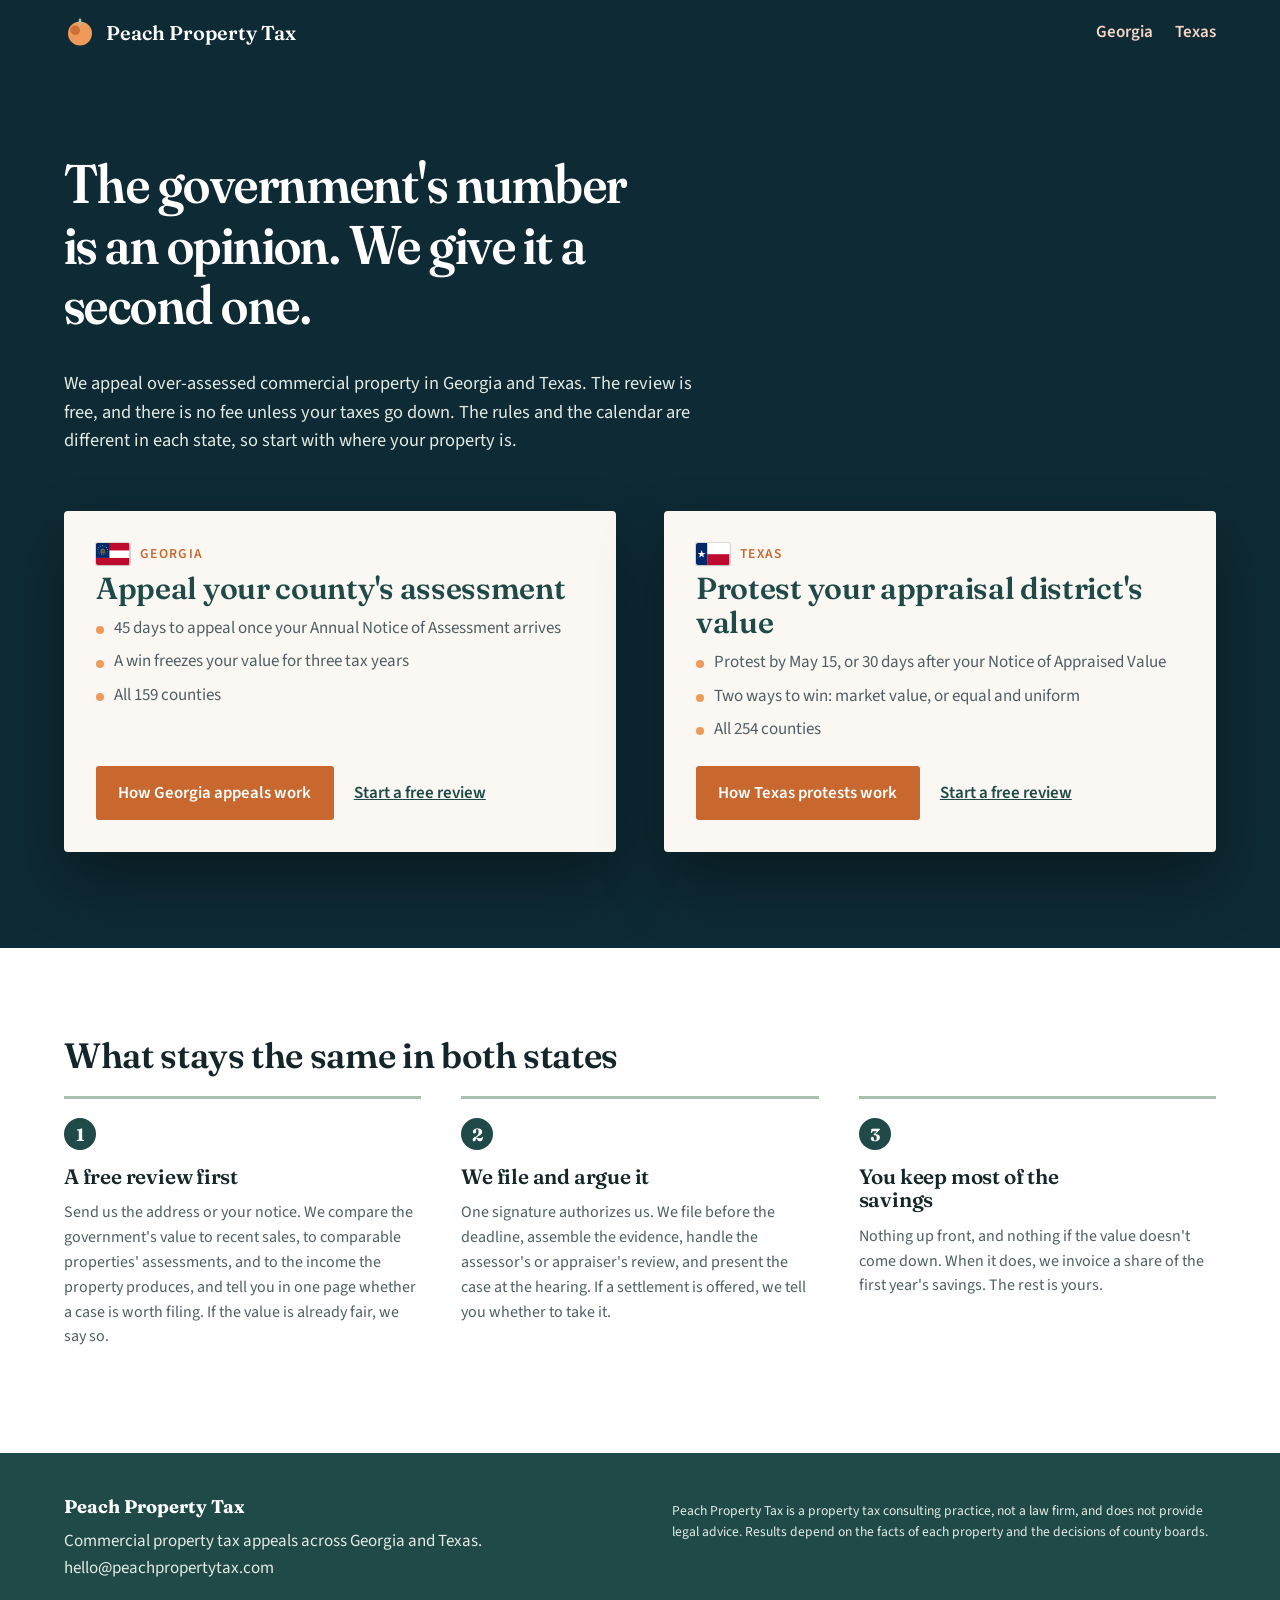
==== commit c165e1f5: "Add state flags to the home cards and state page heroes Georgia and Texas flags drawn as a small SVG" ====
--- a/index.html
+++ b/index.html
@@ -38,7 +38,7 @@
 
   <div class="states">
     <article class="state">
-      <p class="state-kicker">Georgia</p>
+      <p class="state-kicker"><svg class="flag" aria-hidden="true" focusable="false"><use href="/flags.svg#ga"></use></svg><span>Georgia</span></p>
       <h2>Appeal your county's assessment</h2>
       <ul>
         <li>45 days to appeal once your Annual Notice of Assessment arrives</li>
@@ -51,7 +51,7 @@
       </div>
     </article>
     <article class="state">
-      <p class="state-kicker">Texas</p>
+      <p class="state-kicker"><svg class="flag" aria-hidden="true" focusable="false"><use href="/flags.svg#tx"></use></svg><span>Texas</span></p>
       <h2>Protest your appraisal district's value</h2>
       <ul>
         <li>Protest by May 15, or 30 days after your Notice of Appraised Value</li>
--- a/styles.css
+++ b/styles.css
@@ -212,3 +212,9 @@
   .states { grid-template-columns: 1fr; }
   .top { row-gap: .75rem; }
 }
+
+/* state flags */
+.flag { width: 2.1rem; height: 1.4rem; flex: none; border-radius: 2px; box-shadow: 0 0 0 1px rgba(21,38,43,.14), 0 1px 2px rgba(0,0,0,.12); }
+.state-kicker { display: flex; align-items: center; gap: .65rem; }
+.hero-eyebrow { display: inline-flex; align-items: center; gap: .65rem; margin: 0 0 1.1rem; color: var(--blush); font-size: .85rem; letter-spacing: .12em; text-transform: uppercase; font-weight: 600; }
+.hero-eyebrow .flag { box-shadow: 0 0 0 1px rgba(255,255,255,.28), 0 2px 6px rgba(0,0,0,.35); }
